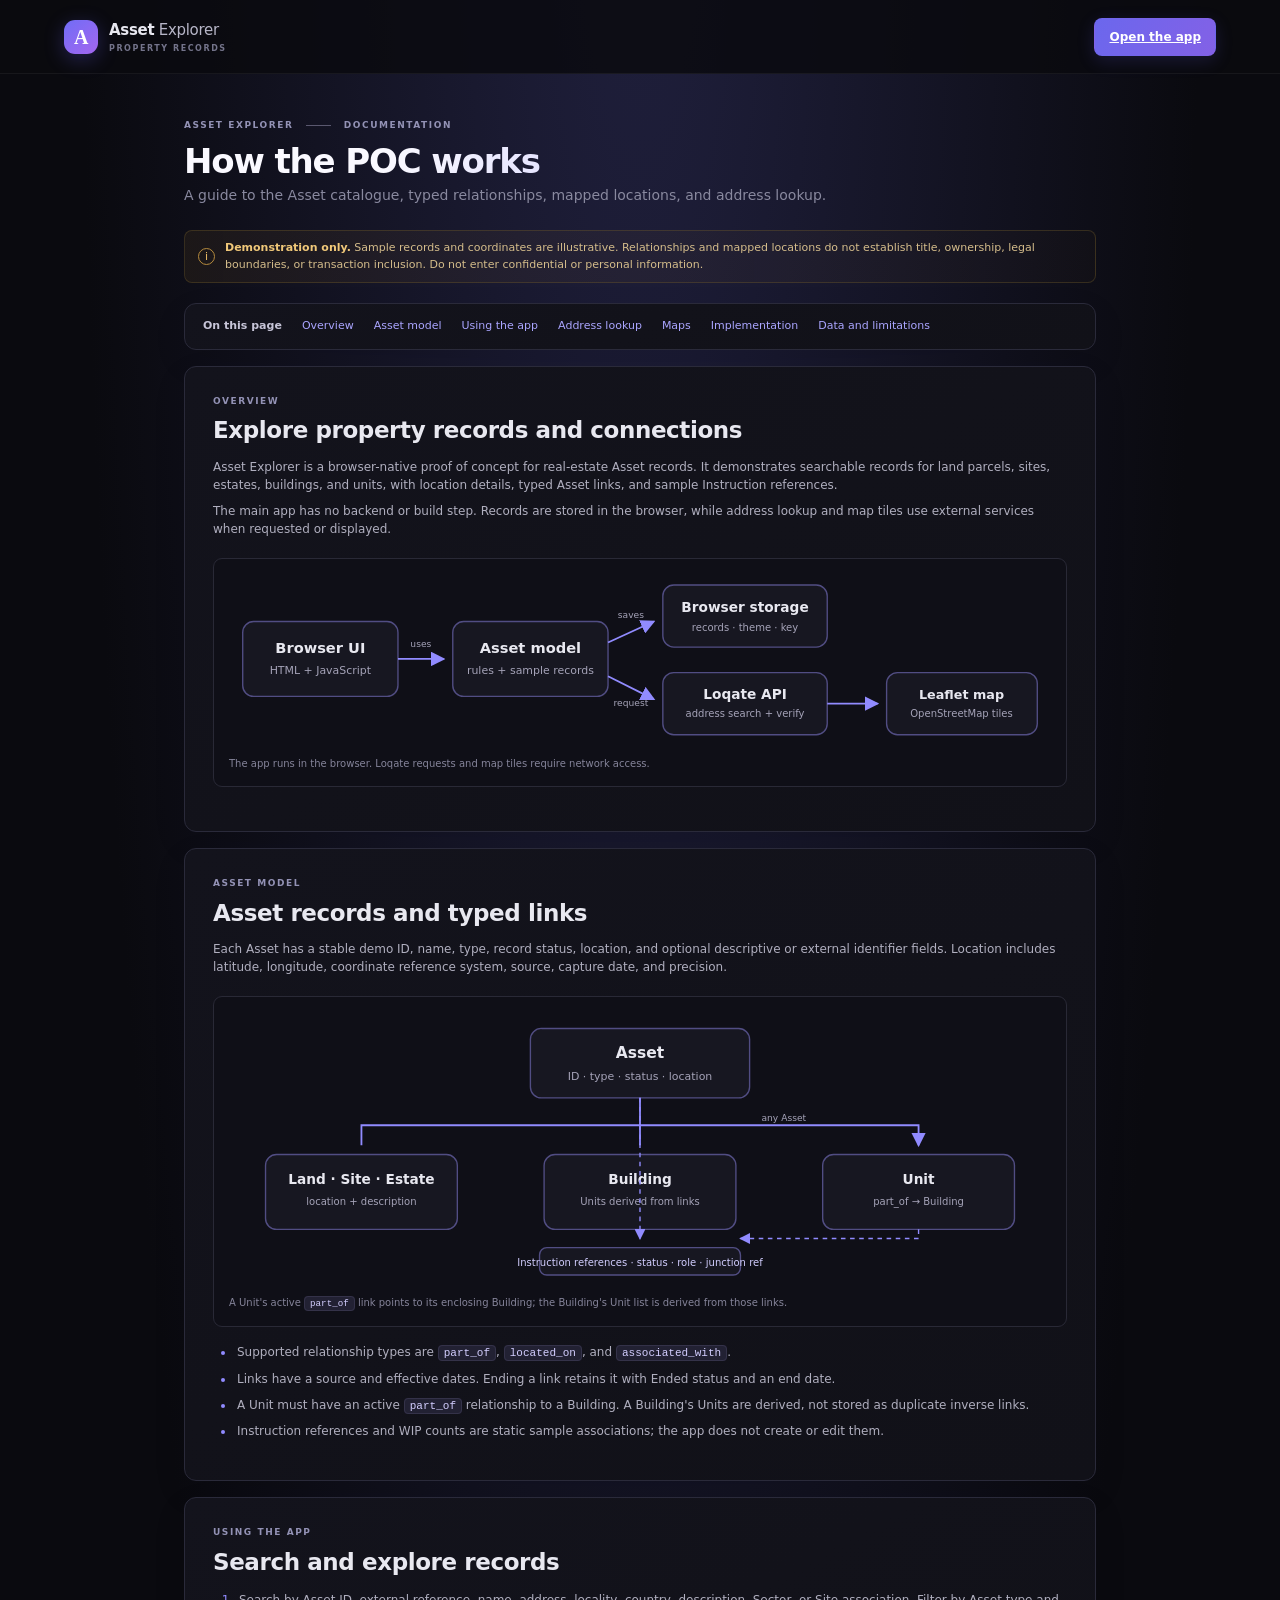
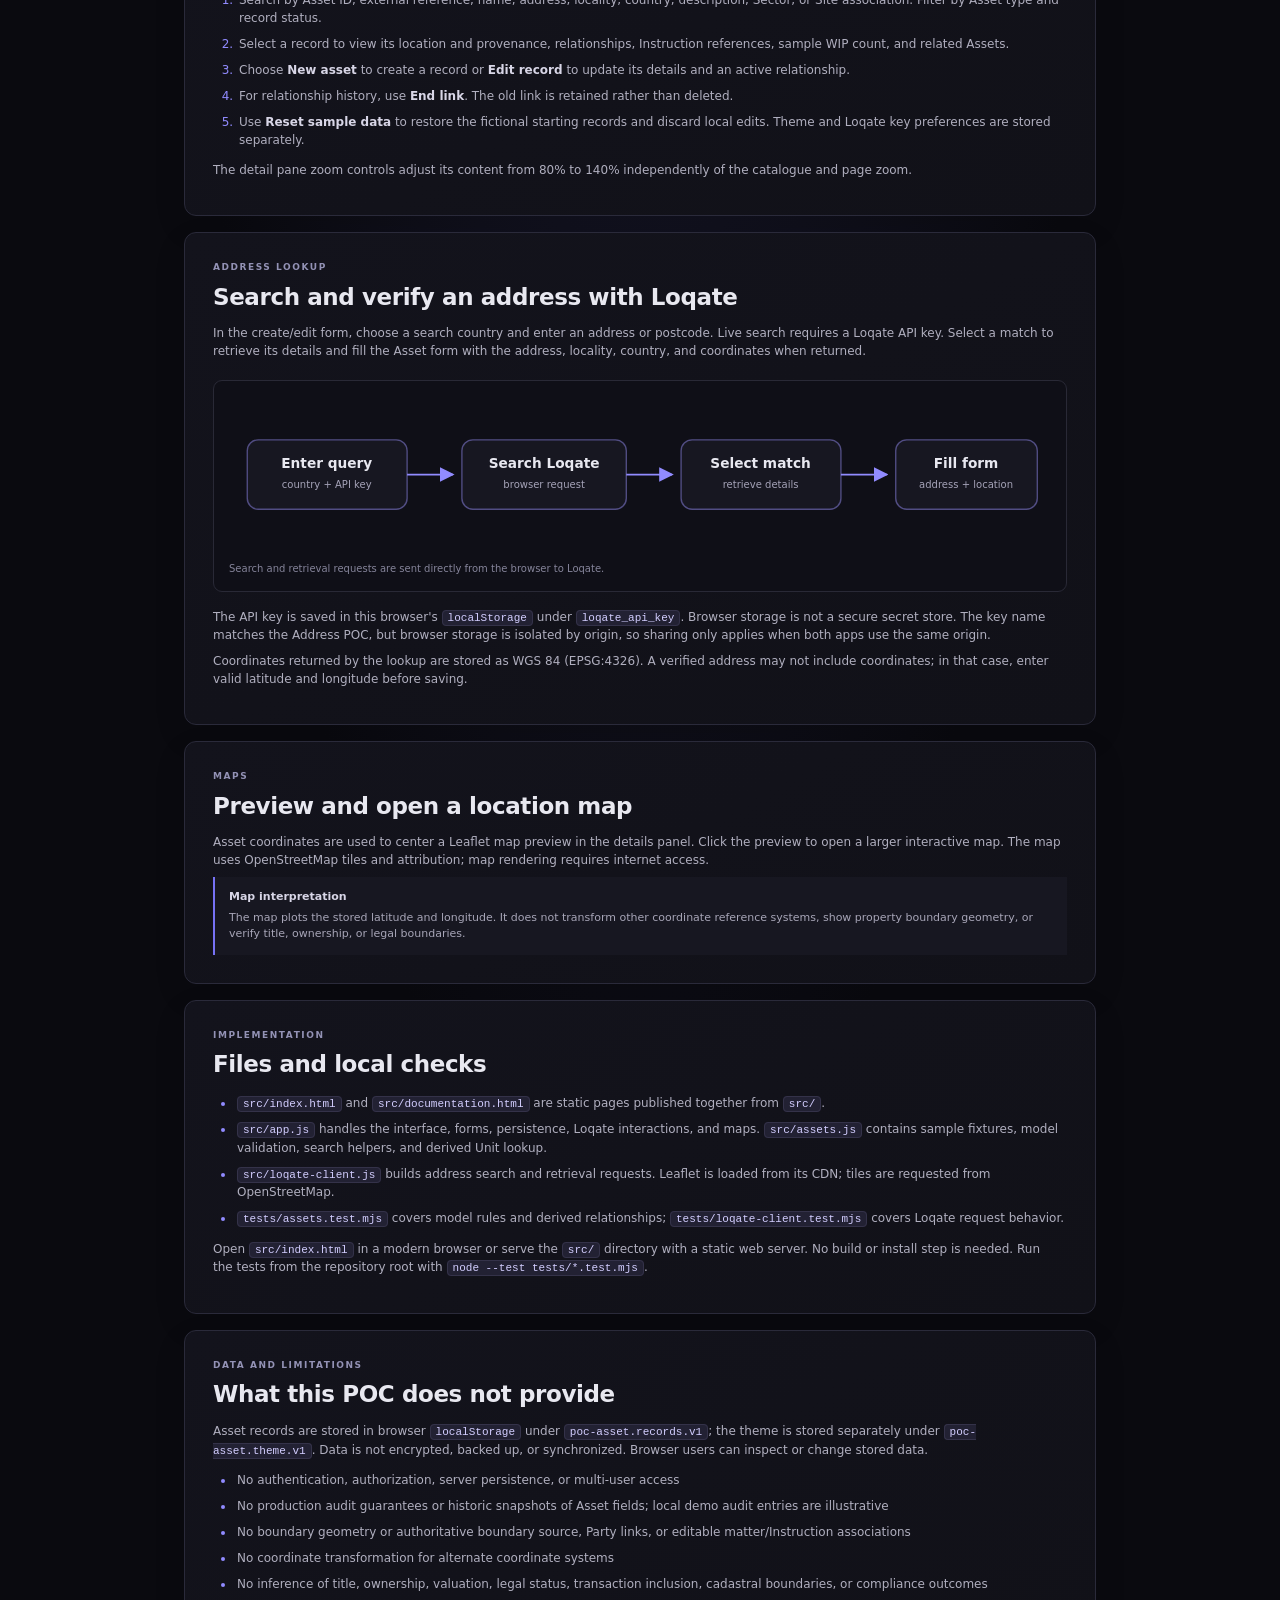
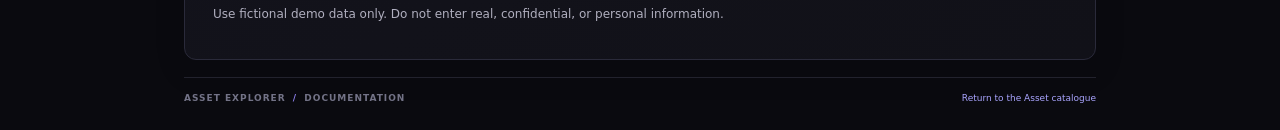
==== src/documentation.html @ bcbb05c8 "feat: add documentation page and styles for Asset Explorer" ====
<!doctype html>
<html lang="en" data-theme="dark">
<head>
  <meta charset="utf-8">
  <meta name="viewport" content="width=device-width, initial-scale=1">
  <meta name="theme-color" content="#0a0a0f">
  <title>Documentation — Asset Explorer</title>
  <link rel="stylesheet" href="./styles.css">
  <link rel="stylesheet" href="./documentation.css">
</head>
<body>
  <div class="app-shell">
    <header class="topbar">
      <a class="brand" href="./index.html" aria-label="Asset Explorer home">
        <span class="brand-mark" aria-hidden="true">A</span>
        <span>Asset<span class="brand-light"> Explorer</span><small>PROPERTY RECORDS</small></span>
      </a>
      <div class="header-actions">
        <a class="button button-primary" href="./index.html">Open the app</a>
      </div>
    </header>

    <main class="docs-main">
      <div class="docs-intro">
        <div class="eyebrow">ASSET EXPLORER <span class="eyebrow-line"></span> DOCUMENTATION</div>
        <h1>How the POC works</h1>
        <p>A guide to the Asset catalogue, typed relationships, mapped locations, and address lookup.</p>
      </div>

      <aside class="notice" role="note">
        <span class="notice-icon" aria-hidden="true">i</span>
        <span><strong>Demonstration only.</strong> Sample records and coordinates are illustrative. Relationships and mapped locations do not establish title, ownership, legal boundaries, or transaction inclusion. Do not enter confidential or personal information.</span>
      </aside>

      <nav class="docs-toc panel" aria-label="Documentation contents">
        <strong>On this page</strong>
        <a href="#overview">Overview</a>
        <a href="#asset-model">Asset model</a>
        <a href="#using-the-app">Using the app</a>
        <a href="#address-lookup">Address lookup</a>
        <a href="#maps">Maps</a>
        <a href="#implementation">Implementation</a>
        <a href="#data-and-limitations">Data and limitations</a>
      </nav>

      <section class="docs-section panel" id="overview">
        <div class="section-kicker">OVERVIEW</div>
        <h2>Explore property records and connections</h2>
        <p>Asset Explorer is a browser-native proof of concept for real-estate Asset records. It demonstrates searchable records for land parcels, sites, estates, buildings, and units, with location details, typed Asset links, and sample Instruction references.</p>
        <p>The main app has no backend or build step. Records are stored in the browser, while address lookup and map tiles use external services when requested or displayed.</p>
        <figure class="docs-diagram">
          <svg viewBox="0 0 900 190" role="img" aria-labelledby="architecture-title architecture-desc">
            <title id="architecture-title">Asset Explorer application architecture</title>
            <desc id="architecture-desc">The browser interface uses Asset model logic and local browser storage. Address lookup goes directly to Loqate. Leaflet displays OpenStreetMap tiles.</desc>
            <defs><marker id="arch-arrow" markerWidth="8" markerHeight="8" refX="7" refY="4" orient="auto"><path d="M0,0 L8,4 L0,8 Z" fill="#918bff"/></marker></defs>
            <g fill="#171721" stroke="#514d83" stroke-width="1.5">
              <rect x="15" y="52" width="170" height="82" rx="12"/>
              <rect x="245" y="52" width="170" height="82" rx="12"/>
              <rect x="475" y="12" width="180" height="68" rx="12"/>
              <rect x="475" y="108" width="180" height="68" rx="12"/>
              <rect x="720" y="108" width="165" height="68" rx="12"/>
            </g>
            <g fill="#e8e8f0" font-family="system-ui, sans-serif" text-anchor="middle">
              <text x="100" y="86" font-size="16" font-weight="700">Browser UI</text><text x="100" y="109" fill="#a5a3b8" font-size="12">HTML + JavaScript</text>
              <text x="330" y="86" font-size="16" font-weight="700">Asset model</text><text x="330" y="109" fill="#a5a3b8" font-size="12">rules + sample records</text>
              <text x="565" y="42" font-size="15" font-weight="700">Browser storage</text><text x="565" y="62" fill="#a5a3b8" font-size="11">records · theme · key</text>
              <text x="565" y="137" font-size="15" font-weight="700">Loqate API</text><text x="565" y="157" fill="#a5a3b8" font-size="11">address search + verify</text>
              <text x="802" y="137" font-size="14" font-weight="700">Leaflet map</text><text x="802" y="157" fill="#a5a3b8" font-size="11">OpenStreetMap tiles</text>
            </g>
            <g fill="none" stroke="#918bff" stroke-width="2" marker-end="url(#arch-arrow)">
              <path d="M185 93 H235"/><path d="M415 75 L465 52"/><path d="M415 112 L465 137"/><path d="M655 142 H710"/>
            </g>
            <text x="210" y="80" fill="#a5a3b8" font-family="system-ui, sans-serif" font-size="10" text-anchor="middle">uses</text>
            <text x="440" y="48" fill="#a5a3b8" font-family="system-ui, sans-serif" font-size="10" text-anchor="middle">saves</text>
            <text x="440" y="145" fill="#a5a3b8" font-family="system-ui, sans-serif" font-size="10" text-anchor="middle">request</text>
          </svg>
          <figcaption>The app runs in the browser. Loqate requests and map tiles require network access.</figcaption>
        </figure>
      </section>

      <section class="docs-section panel" id="asset-model">
        <div class="section-kicker">ASSET MODEL</div>
        <h2>Asset records and typed links</h2>
        <p>Each Asset has a stable demo ID, name, type, record status, location, and optional descriptive or external identifier fields. Location includes latitude, longitude, coordinate reference system, source, capture date, and precision.</p>
        <figure class="docs-diagram">
          <svg viewBox="0 0 900 300" role="img" aria-labelledby="model-title model-desc">
            <title id="model-title">Asset record and typed relationships</title>
            <desc id="model-desc">Assets have types such as Land parcel, Site, Estate, Building, or Unit. A Unit has an active part_of relationship to a Building. Assets can also have other typed relationships and Instruction references. Building Units are derived from active part_of links.</desc>
            <defs><marker id="model-arrow" markerWidth="8" markerHeight="8" refX="7" refY="4" orient="auto"><path d="M0,0 L8,4 L0,8 Z" fill="#918bff"/></marker></defs>
            <g fill="#171721" stroke="#514d83" stroke-width="1.5">
              <rect x="330" y="18" width="240" height="76" rx="12"/>
              <rect x="40" y="156" width="210" height="82" rx="12"/>
              <rect x="345" y="156" width="210" height="82" rx="12"/>
              <rect x="650" y="156" width="210" height="82" rx="12"/>
              <rect x="340" y="258" width="220" height="30" rx="8"/>
            </g>
            <g fill="#e8e8f0" font-family="system-ui, sans-serif" text-anchor="middle">
              <text x="450" y="50" font-size="17" font-weight="700">Asset</text><text x="450" y="74" fill="#a5a3b8" font-size="12">ID · type · status · location</text>
              <text x="145" y="188" font-size="15" font-weight="700">Land · Site · Estate</text><text x="145" y="211" fill="#a5a3b8" font-size="11">location + description</text>
              <text x="450" y="188" font-size="15" font-weight="700">Building</text><text x="450" y="211" fill="#a5a3b8" font-size="11">Units derived from links</text>
              <text x="755" y="188" font-size="15" font-weight="700">Unit</text><text x="755" y="211" fill="#a5a3b8" font-size="11">part_of → Building</text>
              <text x="450" y="278" fill="#d2ceff" font-size="11">Instruction references · status · role · junction ref</text>
            </g>
            <path d="M450 94 V124 H145 V146 M450 124 V146 M450 124 H755 V146" fill="none" stroke="#918bff" stroke-width="2" marker-end="url(#model-arrow)"/>
            <path d="M755 238 V248 H560" fill="none" stroke="#918bff" stroke-width="1.5" stroke-dasharray="5 5" marker-end="url(#model-arrow)"/>
            <path d="M450 94 V248" fill="none" stroke="#918bff" stroke-width="1.5" stroke-dasharray="5 5" marker-end="url(#model-arrow)"/>
            <text x="583" y="119" fill="#a5a3b8" font-family="system-ui, sans-serif" font-size="10">any Asset</text>
          </svg>
          <figcaption>A Unit's active <code>part_of</code> link points to its enclosing Building; the Building's Unit list is derived from those links.</figcaption>
        </figure>
        <ul class="docs-list">
          <li>Supported relationship types are <code>part_of</code>, <code>located_on</code>, and <code>associated_with</code>.</li>
          <li>Links have a source and effective dates. Ending a link retains it with Ended status and an end date.</li>
          <li>A Unit must have an active <code>part_of</code> relationship to a Building. A Building's Units are derived, not stored as duplicate inverse links.</li>
          <li>Instruction references and WIP counts are static sample associations; the app does not create or edit them.</li>
        </ul>
      </section>

      <section class="docs-section panel" id="using-the-app">
        <div class="section-kicker">USING THE APP</div>
        <h2>Search and explore records</h2>
        <ol class="docs-list">
          <li>Search by Asset ID, external reference, name, address, locality, country, description, Sector, or Site association. Filter by Asset type and record status.</li>
          <li>Select a record to view its location and provenance, relationships, Instruction references, sample WIP count, and related Assets.</li>
          <li>Choose <strong>New asset</strong> to create a record or <strong>Edit record</strong> to update its details and an active relationship.</li>
          <li>For relationship history, use <strong>End link</strong>. The old link is retained rather than deleted.</li>
          <li>Use <strong>Reset sample data</strong> to restore the fictional starting records and discard local edits. Theme and Loqate key preferences are stored separately.</li>
        </ol>
        <p>The detail pane zoom controls adjust its content from 80% to 140% independently of the catalogue and page zoom.</p>
      </section>

      <section class="docs-section panel" id="address-lookup">
        <div class="section-kicker">ADDRESS LOOKUP</div>
        <h2>Search and verify an address with Loqate</h2>
        <p>In the create/edit form, choose a search country and enter an address or postcode. Live search requires a Loqate API key. Select a match to retrieve its details and fill the Asset form with the address, locality, country, and coordinates when returned.</p>
        <figure class="docs-diagram">
          <svg viewBox="0 0 900 170" role="img" aria-labelledby="loqate-title loqate-desc">
            <title id="loqate-title">Loqate address search and verification flow</title>
            <desc id="loqate-desc">The user enters a country, address query, and API key. The browser searches Loqate, the user selects a result, and the browser retrieves verified address details to populate the form.</desc>
            <defs><marker id="loqate-arrow" markerWidth="8" markerHeight="8" refX="7" refY="4" orient="auto"><path d="M0,0 L8,4 L0,8 Z" fill="#918bff"/></marker></defs>
            <g fill="#171721" stroke="#514d83" stroke-width="1.5">
              <rect x="20" y="48" width="175" height="76" rx="12"/>
              <rect x="255" y="48" width="180" height="76" rx="12"/>
              <rect x="495" y="48" width="175" height="76" rx="12"/>
              <rect x="730" y="48" width="155" height="76" rx="12"/>
            </g>
            <g fill="#e8e8f0" font-family="system-ui, sans-serif" text-anchor="middle">
              <text x="107" y="79" font-size="15" font-weight="700">Enter query</text><text x="107" y="101" fill="#a5a3b8" font-size="11">country + API key</text>
              <text x="345" y="79" font-size="15" font-weight="700">Search Loqate</text><text x="345" y="101" fill="#a5a3b8" font-size="11">browser request</text>
              <text x="582" y="79" font-size="15" font-weight="700">Select match</text><text x="582" y="101" fill="#a5a3b8" font-size="11">retrieve details</text>
              <text x="807" y="79" font-size="15" font-weight="700">Fill form</text><text x="807" y="101" fill="#a5a3b8" font-size="11">address + location</text>
            </g>
            <g fill="none" stroke="#918bff" stroke-width="2" marker-end="url(#loqate-arrow)"><path d="M195 86 H245"/><path d="M435 86 H485"/><path d="M670 86 H720"/></g>
          </svg>
          <figcaption>Search and retrieval requests are sent directly from the browser to Loqate.</figcaption>
        </figure>
        <p>The API key is saved in this browser's <code>localStorage</code> under <code>loqate_api_key</code>. Browser storage is not a secure secret store. The key name matches the Address POC, but browser storage is isolated by origin, so sharing only applies when both apps use the same origin.</p>
        <p>Coordinates returned by the lookup are stored as WGS 84 (EPSG:4326). A verified address may not include coordinates; in that case, enter valid latitude and longitude before saving.</p>
      </section>

      <section class="docs-section panel" id="maps">
        <div class="section-kicker">MAPS</div>
        <h2>Preview and open a location map</h2>
        <p>Asset coordinates are used to center a Leaflet map preview in the details panel. Click the preview to open a larger interactive map. The map uses OpenStreetMap tiles and attribution; map rendering requires internet access.</p>
        <div class="docs-callout">
          <strong>Map interpretation</strong>
          <span>The map plots the stored latitude and longitude. It does not transform other coordinate reference systems, show property boundary geometry, or verify title, ownership, or legal boundaries.</span>
        </div>
      </section>

      <section class="docs-section panel" id="implementation">
        <div class="section-kicker">IMPLEMENTATION</div>
        <h2>Files and local checks</h2>
        <ul class="docs-list">
          <li><code>src/index.html</code> and <code>src/documentation.html</code> are static pages published together from <code>src/</code>.</li>
          <li><code>src/app.js</code> handles the interface, forms, persistence, Loqate interactions, and maps. <code>src/assets.js</code> contains sample fixtures, model validation, search helpers, and derived Unit lookup.</li>
          <li><code>src/loqate-client.js</code> builds address search and retrieval requests. Leaflet is loaded from its CDN; tiles are requested from OpenStreetMap.</li>
          <li><code>tests/assets.test.mjs</code> covers model rules and derived relationships; <code>tests/loqate-client.test.mjs</code> covers Loqate request behavior.</li>
        </ul>
        <p>Open <code>src/index.html</code> in a modern browser or serve the <code>src/</code> directory with a static web server. No build or install step is needed. Run the tests from the repository root with <code>node --test tests/*.test.mjs</code>.</p>
      </section>

      <section class="docs-section panel" id="data-and-limitations">
        <div class="section-kicker">DATA AND LIMITATIONS</div>
        <h2>What this POC does not provide</h2>
        <p>Asset records are stored in browser <code>localStorage</code> under <code>poc-asset.records.v1</code>; the theme is stored separately under <code>poc-asset.theme.v1</code>. Data is not encrypted, backed up, or synchronized. Browser users can inspect or change stored data.</p>
        <ul class="docs-list">
          <li>No authentication, authorization, server persistence, or multi-user access</li>
          <li>No production audit guarantees or historic snapshots of Asset fields; local demo audit entries are illustrative</li>
          <li>No boundary geometry or authoritative boundary source, Party links, or editable matter/Instruction associations</li>
          <li>No coordinate transformation for alternate coordinate systems</li>
          <li>No inference of title, ownership, valuation, legal status, transaction inclusion, cadastral boundaries, or compliance outcomes</li>
        </ul>
        <p>Use fictional demo data only. Do not enter real, confidential, or personal information.</p>
      </section>

      <footer class="page-footer">
        <span>ASSET EXPLORER <span class="footer-dot">/</span> DOCUMENTATION</span>
        <span><a href="./index.html">Return to the Asset catalogue</a></span>
      </footer>
    </main>
  </div>
</body>
</html>
---- src/styles.css ----
:root {
  color-scheme: dark;
  --bg: #0a0a0f;
  --surface: #111119;
  --surface-raised: #171721;
  --surface-soft: #1c1c28;
  --border: #2a2a3a;
  --border-soft: #222230;
  --text: #e8e8f0;
  --muted: #89899f;
  --accent: #7772f5;
  --accent-2: #a16af4;
  --green: #39cb9a;
  --amber: #e9ae51;
  --red: #ef7379;
  font-family: Inter, ui-sans-serif, system-ui, -apple-system, BlinkMacSystemFont, "Segoe UI", sans-serif;
  font-synthesis: none;
}
* { box-sizing: border-box; }
body { margin: 0; min-width: 320px; background: radial-gradient(ellipse at 50% -300px, #20203e 0, var(--bg) 62%); color: var(--text); font-size: 14px; line-height: 1.5; }
button, input, select, textarea { font: inherit; }
button { color: inherit; }
.app-shell { min-height: 100vh; }
.topbar { height: 74px; padding: 0 clamp(20px, 5vw, 76px); display: flex; align-items: center; justify-content: space-between; border-bottom: 1px solid rgba(255,255,255,.055); background: rgba(10,10,15,.84); }
.brand { display: flex; align-items: center; gap: 11px; color: var(--text); text-decoration: none; font-size: 15px; font-weight: 720; letter-spacing: -.3px; }
.brand-mark { width: 34px; height: 34px; display: grid; place-items: center; border-radius: 11px; background: linear-gradient(140deg, #716df6, #a366ef); box-shadow: 0 5px 20px #655cf34a; color: white; font-family: Georgia, serif; font-size: 20px; font-weight: bold; }
.brand-light { color: #b7b6c8; font-weight: 520; }
.brand small { display: block; color: #74748b; font-size: 8px; line-height: 1.2; letter-spacing: 1.55px; margin-top: 2px; }
.header-actions { display: flex; align-items: center; gap: 20px; }
.storage-indicator { color: #a7a7b9; font-size: 12px; display: flex; align-items: center; gap: 8px; }
.storage-indicator i, .live-dot { width: 7px; height: 7px; border-radius: 50%; display: inline-block; background: var(--green); box-shadow: 0 0 10px #39cb9a70; }
main { max-width: 1400px; margin: 0 auto; padding: 45px clamp(20px, 5vw, 76px) 25px; }
.intro { display: flex; justify-content: space-between; align-items: end; gap: 25px; margin-bottom: 24px; }
.eyebrow, .section-kicker { color: #9392b5; font-size: 9px; font-weight: 720; letter-spacing: 1.55px; }
.eyebrow-line { display: inline-block; width: 25px; height: 1px; background: #5a586f; vertical-align: middle; margin: 0 8px; }
h1 { margin: 8px 0 4px; font-size: clamp(26px, 3vw, 34px); line-height: 1.2; letter-spacing: -1.15px; font-weight: 690; background: linear-gradient(105deg, #faf9ff 22%, #bdbbff 75%, #c9a6ff); color: transparent; background-clip: text; }
.intro p { color: var(--muted); margin: 0; font-size: 13px; }
.button { border: 1px solid transparent; border-radius: 8px; min-height: 38px; padding: 0 14px; display: inline-flex; align-items: center; justify-content: center; gap: 7px; cursor: pointer; font-size: 12px; font-weight: 620; transition: .18s ease; white-space: nowrap; }
.button:focus-visible, button:focus-visible, input:focus-visible, select:focus-visible, textarea:focus-visible { outline: 2px solid #8e87ff; outline-offset: 2px; }
.button-primary { background: linear-gradient(120deg, #6b67ed, #8361e6); color: white; box-shadow: 0 5px 17px #6159e52e; }
.button-primary:hover { filter: brightness(1.13); transform: translateY(-1px); }
.button-quiet { color: #b0afc1; background: transparent; border-color: #343443; }
.button-quiet:hover, .button-outline:hover { background: #1d1d2a; color: white; border-color: #555274; }
.button-outline { border-color: #373646; color: #d0cfdd; background: #15151f; }
.button-quiet.unsaved { border-color: #926b35; color: #efc276; }
.notice { min-height: 42px; margin-bottom: 20px; display: flex; gap: 10px; align-items: center; padding: 9px 13px; border-radius: 8px; border: 1px solid #725c2b5e; background: linear-gradient(90deg, #d3942312, #d3942306); color: #d5bd8b; font-size: 11px; }
.notice strong { color: #f0c879; font-weight: 680; }
.notice-icon { width: 17px; height: 17px; border: 1px solid #b68b3d; border-radius: 50%; display: grid; place-items: center; color: #e8bb64; font-size: 11px; flex: 0 0 auto; }
.workspace { display: grid; grid-template-columns: minmax(270px, 335px) minmax(0, 1fr); align-items: stretch; gap: 15px; }
.panel { background: linear-gradient(150deg, #13131c, #111118); border: 1px solid var(--border); border-radius: 12px; box-shadow: 0 12px 35px #00000014; }
.catalogue { display: flex; flex-direction: column; min-height: 665px; overflow: hidden; }
.panel-heading { padding: 20px 19px 14px; display: flex; justify-content: space-between; align-items: center; }
.panel-heading h2 { margin: 3px 0 0; font-size: 16px; letter-spacing: -.2px; }
.count-pill { border: 1px solid #37364a; border-radius: 999px; background: #20202c; color: #bbb9d4; font-size: 10px; padding: 4px 9px; white-space: nowrap; }
.search-wrap { height: 38px; margin: 0 15px 10px; border: 1px solid #323240; border-radius: 7px; background: #0f0f17; display: flex; align-items: center; padding: 0 9px; gap: 7px; color: #8d8ca2; }
.search-wrap > span { font-size: 22px; transform: rotate(-15deg); line-height: 1; }
.search-wrap input { color: var(--text); background: transparent; border: 0; outline: 0; width: 100%; min-width: 0; font-size: 11px; }
.search-wrap input::placeholder { color: #737387; }
kbd { border: 1px solid #343443; border-radius: 4px; padding: 1px 5px; font-size: 9px; white-space: nowrap; color: #7d7c92; }
.filter-row { display: flex; gap: 7px; padding: 0 15px 15px; }
.filter-row select { width: 50%; min-width: 0; height: 32px; border-radius: 6px; border: 1px solid #30303e; color: #b4b4c3; background: #171720; font-size: 10px; padding: 0 7px; }
.list-caption { height: 31px; border-top: 1px solid var(--border-soft); border-bottom: 1px solid var(--border-soft); color: #69697d; letter-spacing: 1px; font-size: 8px; font-weight: 700; display: flex; align-items: center; justify-content: space-between; padding: 0 19px; }
.asset-list { list-style: none; margin: 0; padding: 6px 8px; flex: 1; }
.asset-row { display: flex; align-items: center; gap: 10px; min-height: 62px; padding: 9px 9px; border: 1px solid transparent; border-radius: 8px; cursor: pointer; transition: .15s ease; }
.asset-row:hover { background: #1b1b27; }
.asset-row.selected { background: linear-gradient(100deg, #6e68f322, #8e62e90a); border-color: #6e68f35e; box-shadow: inset 2px 0 #7f74fa; }
.asset-avatar, .detail-avatar { display: grid; place-items: center; flex: 0 0 auto; font-size: 10px; font-weight: 750; color: #d4d1ff; border: 1px solid #7069d54a; background: linear-gradient(145deg, #34315b, #25233c); }
.asset-avatar { width: 35px; height: 35px; border-radius: 10px; }
.asset-avatar.land-parcel, .detail-avatar.land-parcel { color: #9de0c2; background: linear-gradient(145deg,#20453a,#1a302b); border-color: #39896952; }
.asset-avatar.site, .detail-avatar.site { color: #f0cd8b; background: linear-gradient(145deg,#4c3d25,#30291e); border-color: #a47d3e50; }
.asset-avatar.building, .detail-avatar.building { color: #b6c8ff; background: linear-gradient(145deg,#293b58,#202b3d); border-color: #4a70aa54; }
.asset-avatar.unit, .detail-avatar.unit { color: #e3b7ff; background: linear-gradient(145deg,#463054,#30203c); border-color: #865aa451; }
.asset-row-main { display: flex; flex-direction: column; min-width: 0; flex: 1; }
.asset-row-main strong { overflow: hidden; text-overflow: ellipsis; white-space: nowrap; font-size: 11px; font-weight: 610; color: #e1e0e9; }
.asset-row-main small { color: #77778c; font-size: 9px; margin-top: 3px; white-space: nowrap; }
.row-divider { color: #56566b; padding: 0 3px; }
.status-dot { border: 1px solid #3c725f; background: #183229; color: #61d5a5; border-radius: 999px; padding: 2px 7px; font-size: 8px; }
.status-dot.inactive { border-color: #76603a; color: #e7bc70; background: #332919; }
.status-dot.archived { border-color: #565665; color: #a0a0b0; background: #24242d; }
.list-foot { border-top: 1px solid var(--border-soft); color: #757589; padding: 12px 17px; font-size: 9px; }
.live-dot { width: 6px; height: 6px; margin-right: 5px; }
.foot-divider { margin: 0 5px; color: #484858; }
.list-empty { text-align: center; padding: 48px 10px; color: #858599; }
.list-empty > span { display: block; font-size: 26px; }
.list-empty strong, .list-empty small { display: block; }
.list-empty strong { color: #c5c4d2; font-size: 11px; margin-top: 6px; }
.list-empty small { margin-top: 3px; font-size: 10px; }
.detail { min-height: 665px; padding: 20px 22px 15px; overflow: hidden; }
.detail-empty { min-height: 610px; display: flex; align-items: center; justify-content: center; flex-direction: column; text-align: center; color: var(--muted); padding: 30px; }
.empty-glyph { width: 56px; height: 56px; display: grid; place-items: center; border: 1px solid #3b394f; border-radius: 17px; color: #a49cff; background: #252239; font-size: 26px; }
.detail-empty h2 { color: #dedde8; margin: 14px 0 3px; font-size: 17px; }
.detail-empty p { font-size: 12px; margin: 0; max-width: 300px; }
.detail-topline { display: flex; align-items: center; justify-content: space-between; gap: 12px; }
.detail-actions { display: flex; align-items: center; gap: 8px; }
.detail-zoom { display: flex; align-items: center; gap: 3px; border: 1px solid #373646; border-radius: 8px; padding: 3px; }
.zoom-button { min-width: 30px; min-height: 30px; padding: 0 7px; }
.zoom-value { min-width: 46px; min-height: 30px; padding: 0 5px; font-variant-numeric: tabular-nums; }
.zoom-button:disabled { opacity: .45; cursor: not-allowed; }
.detail-zoom-content { transform-origin: top left; }
.record-label { color: #89899f; font-size: 9px; font-weight: 700; letter-spacing: 1.3px; }
.record-label span { color: #555569; padding: 0 5px; }
.detail-title { display: flex; align-items: center; gap: 13px; margin: 21px 0 18px; }
.detail-avatar { width: 49px; height: 49px; border-radius: 13px; font-size: 14px; }
.title-copy { min-width: 0; flex: 1; }
.title-copy .eyebrow { font-size: 8px; }
.title-copy h2 { margin: 3px 0 1px; font-size: 22px; line-height: 1.3; letter-spacing: -.55px; overflow-wrap: anywhere; }
.title-copy p { margin: 0; font-size: 10px; color: #85859a; }
.status-badge { border: 1px solid #327657; background: #162e26; color: #72d9ac; padding: 5px 9px; border-radius: 999px; display: inline-flex; align-items: center; gap: 6px; font-size: 9px; }
.status-badge i { width: 5px; height: 5px; border-radius: 50%; background: currentColor; }
.status-badge.inactive { border-color: #725d35; color: #e8c17b; background: #302719; }
.status-badge.archived { border-color: #4b4b59; color: #aaaab8; background: #262630; }
.tabs { display: flex; align-items: center; gap: 6px; border-bottom: 1px solid #292937; margin-bottom: 17px; overflow-x: auto; }
.tab { position: relative; border: 0; background: transparent; cursor: pointer; padding: 9px 12px 11px; color: #89899d; font-size: 10px; white-space: nowrap; }
.tab:hover { color: #dbd9e8; }
.tab.active { color: #c3bfff; }
.tab.active::after { content: ""; height: 2px; position: absolute; bottom: -1px; left: 10px; right: 10px; border-radius: 2px; background: linear-gradient(90deg,#7772f5,#b26dea); }
.tab > span { margin-left: 4px; display: inline-grid; place-items: center; min-width: 16px; height: 16px; padding: 0 4px; border-radius: 99px; font-size: 8px; color: #aaa8cb; background: #28273a; }
.tab-content { display: none; animation: appear .18s ease; }
.tab-content.active { display: block; }
@keyframes appear { from { opacity: .6; transform: translateY(3px); } to { opacity: 1; transform: none; } }
.content-grid { display: grid; grid-template-columns: 1.05fr .95fr; gap: 11px; }
.info-card { padding: 14px; background: linear-gradient(145deg,#171720,#14141c); border: 1px solid #292936; border-radius: 9px; min-width: 0; }
.card-title { display: flex; align-items: center; gap: 9px; margin-bottom: 13px; }
.card-icon { width: 28px; height: 28px; border: 1px solid #4d4977; border-radius: 8px; background: #29263f; display: grid; place-items: center; color: #b4adff; font-size: 14px; }
.card-icon.violet { color: #d7aeff; border-color: #66467c; background: #30223d; }
.card-title h3, .section-heading h3 { margin: 0; font-size: 12px; font-weight: 650; }
.card-title p { margin: 1px 0 0; color: #77778c; font-size: 9px; }
.address-block { background: #11111a; border-left: 2px solid #8a73ef; border-radius: 0 6px 6px 0; padding: 9px 11px; margin-bottom: 12px; }
.location-map-wrap { position: relative; margin-bottom: 12px; }
.location-map-preview { height: 165px; overflow: hidden; border: 1px solid var(--border); border-radius: 8px; background: var(--surface-soft); cursor: zoom-in; }
.location-map-preview:focus-visible { outline: 2px solid #8e87ff; outline-offset: 2px; }
.map-open-button { position: absolute; z-index: 1000; top: 8px; right: 8px; width: 30px; height: 30px; border: 1px solid #d5d6e0; border-radius: 6px; background: rgba(255,255,255,.94); color: #34344f; font-size: 19px; line-height: 1; cursor: pointer; box-shadow: 0 1px 5px #0003; }
.map-open-button:hover { background: #fff; }
.location-map-unavailable { margin-bottom: 12px; padding: 14px; border: 1px dashed var(--border); border-radius: 8px; color: var(--muted); font-size: 10px; }
.location-map-unavailable a { color: #aaa4ff; }
.map-dialog:not([open]) { display: none; }
.map-dialog[open] { display: flex; flex-direction: column; gap: 12px; width: min(1100px, calc(100vw - 32px)); height: min(820px, calc(100vh - 32px)); max-width: none; max-height: none; padding: 18px; overflow: hidden; }
.map-dialog-heading { display: flex; align-items: center; justify-content: space-between; gap: 12px; }
.map-dialog-heading h2 { margin: 3px 0 0; font-size: 17px; }
.full-location-map { flex: 1; min-height: 0; border: 1px solid var(--border); border-radius: 9px; background: var(--surface-soft); }
.leaflet-control-attribution { font-size: 9px !important; }
.leaflet-container a { color: #5953bb; }
.micro-label { display: block; color: #77778d; font-size: 8px; letter-spacing: .9px; font-weight: 680; margin-bottom: 4px; }
.address-block strong { display: block; color: #d8d7e3; font-size: 10px; line-height: 1.55; font-weight: 540; }
.data-grid { display: grid; grid-template-columns: 1fr 1fr; gap: 10px 12px; }
.data-grid strong { font-size: 9px; color: #c5c4d0; font-weight: 520; overflow-wrap: anywhere; }
.description-copy { min-height: 48px; margin: 0 0 12px; color: #adadbd; font-size: 10px; line-height: 1.65; }
.data-grid.compact { border-top: 1px solid #2a2a36; padding-top: 10px; }
.muted { color: #77778b; font-size: 8px; font-weight: 450; }
.metrics-row { display: grid; grid-template-columns: repeat(3, 1fr); gap: 10px; margin-top: 11px; }
.metric-card { display: flex; align-items: center; gap: 10px; padding: 10px 12px; min-height: 57px; background: #15151e; border: 1px solid #292936; border-radius: 8px; }
.metric-icon { width: 28px; height: 28px; display: grid; place-items: center; border-radius: 8px; background: #29263e; color: #b3aaff; font-size: 14px; }
.metric-card strong, .metric-card small { display: block; }
.metric-card strong { font-size: 14px; line-height: 1.2; }
.metric-card small { color: #8a899e; font-size: 8px; margin-top: 2px; }
.boundary-note { display: flex; gap: 10px; border: 1px solid #64522d7a; background: #9a6d170d; padding: 10px 12px; border-radius: 8px; margin-top: 11px; color: #e7c37a; }
.boundary-note > span { font-size: 17px; }
.boundary-note strong { font-size: 10px; }
.boundary-note p { color: #bbaa83; font-size: 9px; margin: 2px 0 0; }
.inline-units { margin-top: 18px; }
.section-heading { display: flex; justify-content: space-between; align-items: center; gap: 10px; margin: 2px 0 9px; }
.section-heading h3 { font-size: 13px; margin-top: 3px; }
.unit-link { border: 1px solid #302d42; background: #171620; width: 100%; color: var(--text); padding: 9px 11px; display: flex; align-items: center; gap: 10px; cursor: pointer; text-align: left; border-radius: 7px; }
.unit-link:hover { border-color: #7368bd; }
.mini-building { display: grid; place-items: center; width: 28px; height: 28px; background: #30233d; color: #d1a5f4; border-radius: 7px; }
.unit-link > span:nth-child(2) { flex: 1; }
.unit-link strong, .unit-link small { display: block; }
.unit-link strong { font-size: 10px; }
.unit-link small { font-size: 8px; color: #858499; }
.detail-disclaimer { margin-top: 15px; border-top: 1px solid #252530; padding-top: 11px; color: #77778b; font-size: 8px; }
.tab-intro { color: #9393a7; font-size: 10px; margin: 0 0 14px; max-width: 750px; }
.connection-card { border: 1px solid #2b2b39; background: #16161f; display: flex; align-items: center; gap: 12px; min-height: 66px; padding: 10px 12px; border-radius: 8px; margin-bottom: 7px; }
.connection-glyph { color: #a69fff; font-size: 17px; }
.text-link { cursor: pointer; border: 0; background: none; color: #e1dfff; padding: 0; text-align: left; }
.text-link:hover { color: #bcb3ff; }
.connection-name { flex: 1; font-size: 11px; font-weight: 600; }
.connection-name small { display: block; margin-top: 3px; color: #858498; font-size: 9px; font-weight: 450; }
.connection-meta { min-width: 150px; }
.connection-meta b, .connection-meta small { display: block; }
.connection-meta b { color: #c2bfff; font-size: 9px; font-weight: 580; }
.connection-meta small { color: #858499; font-size: 8px; margin-top: 2px; }
.end-link { background: #2d2026; border: 1px solid #60404b; color: #e89aa4; font-size: 9px; border-radius: 5px; padding: 5px 8px; cursor: pointer; }
.end-link:hover { background: #482630; }
.history-tag { color: #b3a2d0; background: #292337; border-radius: 999px; padding: 3px 7px; font-size: 8px; }
.empty-inline { margin-top: 14px; min-height: 190px; border: 1px dashed #373645; border-radius: 9px; display: flex; flex-direction: column; justify-content: center; align-items: center; text-align: center; color: #9695aa; }
.empty-inline > span { font-size: 23px; color: #aaa4e9; }
.empty-inline strong { color: #d7d6e0; font-size: 11px; margin-top: 5px; }
.empty-inline p { margin: 2px 10px; font-size: 9px; }
.reference-table { border: 1px solid #2b2b39; border-radius: 8px; overflow: hidden; }
.table-head, .reference-row { display: grid; grid-template-columns: 1.5fr .8fr 1fr .8fr .9fr; gap: 8px; align-items: center; padding: 10px 11px; }
.table-head { background: #191922; color: #77778c; font-size: 8px; letter-spacing: .7px; }
.reference-row { border-top: 1px solid #292936; font-size: 9px; color: #c1c0cd; }
.reference-row > span:first-child strong, .reference-row > span:first-child small { display: block; }
.reference-row > span:first-child strong { font-size: 10px; color: #e0dfe8; }
.reference-row > span:first-child small { font-size: 8px; color: #858499; }
.instruction-status { color: #7bd1b2; font-weight: 550; }
.audit-box { border-top: 1px solid #2a2936; margin-top: 18px; padding-top: 13px; }
.audit-box p { border-left: 2px solid #625bb1; padding-left: 9px; color: #c3c1d0; font-size: 9px; }
.audit-box p span { color: #858499; }
.page-footer { border-top: 1px solid #22222d; display: flex; justify-content: space-between; gap: 10px; color: #737387; font-size: 9px; margin-top: 17px; padding-top: 14px; }
.page-footer > span:first-child { letter-spacing: 1px; font-weight: 700; }
.footer-dot { color: #8e81ed; padding: 0 3px; }
.sr-only { position: absolute; width: 1px; height: 1px; padding: 0; margin: -1px; overflow: hidden; clip: rect(0,0,0,0); white-space: nowrap; border: 0; }

dialog { padding: 0; color: var(--text); background: #14141d; border: 1px solid #393849; border-radius: 13px; width: min(670px, calc(100vw - 28px)); max-height: min(90vh, 880px); box-shadow: 0 25px 100px #000b; }
dialog::backdrop { background: #07070bd9; backdrop-filter: blur(4px); }
dialog form { padding: 21px 23px 17px; overflow: auto; max-height: min(90vh, 880px); }
.dialog-heading { display: flex; align-items: center; justify-content: space-between; margin-bottom: 17px; }
.dialog-heading h2 { font-size: 19px; margin: 3px 0 0; }
.icon-button { width: 31px; height: 31px; border-radius: 7px; border: 1px solid #373644; background: #1b1a25; color: #c6c4d4; font-size: 21px; cursor: pointer; }
.form-grid { display: grid; grid-template-columns: 1fr 1fr; gap: 11px 12px; }
.field { display: flex; flex-direction: column; gap: 5px; color: #b8b7c8; font-size: 10px; font-weight: 600; min-width: 0; }
.field-wide { grid-column: 1 / -1; }
.address-lookup { min-width: 0; border: 1px solid #302e40; background: #191822; border-radius: 8px; padding: 12px; }
.address-lookup-heading h3 { margin: 2px 0 0; font-size: 12px; }
.address-lookup > p { margin: 4px 0 10px; color: #8e8da0; font-size: 9px; }
.address-lookup-search { display: grid; grid-template-columns: minmax(130px, .7fr) minmax(160px, 1.5fr) auto; align-items: end; gap: 8px; }
.address-lookup-search .button { min-height: 34px; }
.address-key-row { display: grid; grid-template-columns: minmax(140px, 1fr) auto minmax(120px, auto); align-items: end; gap: 8px; margin-top: 9px; }
.address-key-row .button { min-height: 34px; }
.address-key-status { padding-bottom: 8px; color: #8e8da0; font-size: 9px; }
.address-lookup-feedback { margin: 8px 0 0 !important; color: #b6b4ca !important; }
.address-lookup-feedback.error { color: #ff9ca5 !important; }
.address-results { display: grid; gap: 5px; list-style: none; max-height: 170px; overflow: auto; margin: 8px 0 0; padding: 0; }
.address-results button { display: flex; width: 100%; flex-direction: column; gap: 2px; padding: 8px 9px; border: 1px solid #343344; border-radius: 6px; background: #11111a; color: #e3e1ec; text-align: left; cursor: pointer; }
.address-results button:hover:not(:disabled) { border-color: #726ce5; background: #201f30; }
.address-results button:disabled, #loqate-search:disabled { cursor: wait; opacity: .65; }
.address-results strong { font-size: 10px; font-weight: 600; }
.address-results small { color: #9998ac; font-size: 9px; }
.required { color: #dc8b9b; }
.field input, .field select, .field textarea { border: 1px solid #383744; border-radius: 6px; color: #e3e1ec; background: #0e0e15; padding: 8px 9px; width: 100%; min-height: 34px; font-size: 11px; font-weight: 450; }
.field textarea { resize: vertical; }
.field input::placeholder, .field textarea::placeholder { color: #656578; }
.relationship-editor { border: 1px solid #302e40; background: #191822; border-radius: 8px; padding: 12px; margin-top: 17px; }
.relationship-title { display: flex; justify-content: space-between; align-items: center; }
.relationship-title h3 { margin: 2px 0 0; font-size: 12px; }
.optional-label { color: #8e8da1; font-size: 9px; }
.relationship-editor > p { font-size: 9px; color: #8e8da0; margin: 4px 0 10px; }
.relation-grid { gap: 8px; }
.relation-grid .field { font-size: 9px; }
.relation-grid .field input, .relation-grid .field select { font-size: 10px; }
.inline-guidance { border-left: 2px solid #8e72e4; padding-left: 8px; color: #c4b8e4 !important; }
code { color: #d6bdff; }
.dialog-actions { display: flex; justify-content: flex-end; gap: 8px; margin-top: 18px; }
.form-feedback { padding: 10px 12px; margin-bottom: 13px; border: 1px solid #88434d; background: #3a2026; border-radius: 7px; color: #ffc0c6; font-size: 10px; }
.form-feedback ul { margin: 5px 0 0; padding-left: 18px; }
.form-feedback[hidden], [hidden] { display: none !important; }
.toast { z-index: 20; position: fixed; bottom: 20px; left: 50%; transform: translate(-50%, 12px); opacity: 0; pointer-events: none; border: 1px solid #38795e; background: #172c25; color: #a3edcb; padding: 10px 15px; border-radius: 8px; box-shadow: 0 9px 35px #0008; font-size: 11px; transition: .2s ease; max-width: calc(100vw - 30px); }
.toast.visible { transform: translate(-50%, 0); opacity: 1; }
.toast.error { border-color: #85464e; background: #362026; color: #ffc2c5; }

[data-theme="light"] {
  color-scheme: light;
  --bg: #f5f6fa;
  --surface: #ffffff;
  --surface-raised: #ffffff;
  --surface-soft: #f1f2f8;
  --border: #dfe1eb;
  --border-soft: #e8e9f0;
  --text: #25263a;
  --muted: #65677d;
}
[data-theme="light"] body { background: radial-gradient(ellipse at 50% -300px, #e6e5ff 0, var(--bg) 62%); }
[data-theme="light"] .topbar { border-bottom-color: #dfe1eb; background: rgba(255,255,255,.88); }
[data-theme="light"] .brand-light { color: #62647a; }
[data-theme="light"] .brand small, [data-theme="light"] .storage-indicator { color: #696b80; }
[data-theme="light"] .eyebrow, [data-theme="light"] .section-kicker { color: #66658e; }
[data-theme="light"] .eyebrow-line { background: #aaa9c3; }
[data-theme="light"] h1 { background-image: linear-gradient(105deg, #393876 22%, #6460bd 75%, #8958b7); }
[data-theme="light"] .button-quiet { color: #4f5065; border-color: #d3d5e0; }
[data-theme="light"] .button-quiet:hover, [data-theme="light"] .button-outline:hover { background: #eeeff7; color: #292a40; border-color: #aaa9c8; }
[data-theme="light"] .button-outline { border-color: #d3d5e0; color: #45465c; background: #f8f8fc; }
[data-theme="light"] .notice { border-color: #e8d49f; background: linear-gradient(90deg, #fff8e6, #fffaf0); color: #735a22; }
[data-theme="light"] .notice strong { color: #654d1b; }
[data-theme="light"] .panel { background: linear-gradient(150deg, #fff, #fafaff); }
[data-theme="light"] .count-pill { border-color: #dedfed; background: #f0f0f8; color: #555570; }
[data-theme="light"] .search-wrap { border-color: #d9dae5; background: #fff; color: #66677c; }
[data-theme="light"] .search-wrap input::placeholder, [data-theme="light"] .list-caption,
[data-theme="light"] .asset-row-main small, [data-theme="light"] .list-foot { color: #74758a; }
[data-theme="light"] kbd, [data-theme="light"] .filter-row select { border-color: #d9dae5; color: #53556a; background: #f7f7fb; }
[data-theme="light"] .list-caption, [data-theme="light"] .tabs { border-color: var(--border-soft); }
[data-theme="light"] .asset-row:hover { background: #f1f1f8; }
[data-theme="light"] .asset-row-main strong, [data-theme="light"] .detail-empty h2,
[data-theme="light"] .list-empty strong, [data-theme="light"] .empty-inline strong { color: #292a40; }
[data-theme="light"] .row-divider, [data-theme="light"] .record-label span { color: #8a8b9e; }
[data-theme="light"] .status-dot { border-color: #a7d8c3; background: #e8f7ef; color: #236747; }
[data-theme="light"] .status-dot.inactive { border-color: #ead49e; color: #75551b; background: #fff6df; }
[data-theme="light"] .status-dot.archived { border-color: #d9dae3; color: #626376; background: #f0f0f4; }
[data-theme="light"] .detail-empty, [data-theme="light"] .list-empty, [data-theme="light"] .empty-inline { color: #66677c; }
[data-theme="light"] .empty-glyph { border-color: #d9d7f0; color: #615cc4; background: #efeffb; }
[data-theme="light"] .record-label, [data-theme="light"] .title-copy p,
[data-theme="light"] .tab, [data-theme="light"] .tab-intro { color: #696a80; }
[data-theme="light"] .status-badge { border-color: #a7d8c3; background: #e8f7ef; color: #236747; }
[data-theme="light"] .status-badge.inactive { border-color: #ead49e; color: #75551b; background: #fff6df; }
[data-theme="light"] .status-badge.archived { border-color: #d9dae3; color: #626376; background: #f0f0f4; }
[data-theme="light"] .detail-zoom { border-color: #d3d5e0; }
[data-theme="light"] .zoom-value { color: #4f5065; }
[data-theme="light"] .tab:hover { color: #34344f; }
[data-theme="light"] .tab.active { color: #514bb1; }
[data-theme="light"] .tab > span { color: #5d5c7c; background: #eeedfa; }
[data-theme="light"] .info-card { background: linear-gradient(145deg, #fff, #fafaff); border-color: #e0e1eb; }
[data-theme="light"] .card-title p, [data-theme="light"] .micro-label,
[data-theme="light"] .muted, [data-theme="light"] .unit-link small,
[data-theme="light"] .detail-disclaimer { color: #74758a; }
[data-theme="light"] .address-block { background: #f3f3fa; }
[data-theme="light"] .location-map-unavailable a { color: #514bb1; }
[data-theme="light"] .leaflet-container a { color: #514bb1; }
[data-theme="light"] .address-block strong, [data-theme="light"] .data-grid strong,
[data-theme="light"] .description-copy, [data-theme="light"] .audit-box p { color: #44465b; }
[data-theme="light"] .data-grid.compact, [data-theme="light"] .detail-disclaimer,
[data-theme="light"] .audit-box, [data-theme="light"] .audit-box p { border-color: #e0e1eb; }
[data-theme="light"] .metric-card, [data-theme="light"] .connection-card,
[data-theme="light"] .unit-link { border-color: #e0e1eb; background: #f8f8fc; }
[data-theme="light"] .metric-card small, [data-theme="light"] .connection-name small,
[data-theme="light"] .connection-meta small, [data-theme="light"] .audit-box p span { color: #74758a; }
[data-theme="light"] .boundary-note { border-color: #e8d49f; background: #fff9e9; color: #735a22; }
[data-theme="light"] .boundary-note p { color: #78663b; }
[data-theme="light"] .mini-building { background: #efebf8; color: #69458c; }
[data-theme="light"] .text-link { color: #393777; }
[data-theme="light"] .text-link:hover { color: #635abe; }
[data-theme="light"] .connection-meta b { color: #514bb1; }
[data-theme="light"] .history-tag { color: #624b80; background: #f1ecf7; }
[data-theme="light"] .table-head { background: #f1f1f8; color: #696a80; }
[data-theme="light"] .reference-row { border-color: #e0e1eb; color: #505166; }
[data-theme="light"] .reference-row > span:first-child strong { color: #303146; }
[data-theme="light"] .reference-row > span:first-child small { color: #74758a; }
[data-theme="light"] .page-footer { border-color: #dfe1eb; color: #696b80; }
[data-theme="light"] dialog { color: var(--text); background: #fff; border-color: #d9dae5; }
[data-theme="light"] .icon-button { border-color: #d9dae5; background: #f5f5fa; color: #4f5065; }
[data-theme="light"] .field { color: #48495e; }
[data-theme="light"] .field input, [data-theme="light"] .field select, [data-theme="light"] .field textarea { border-color: #d5d6e0; color: #292a40; background: #fff; }
[data-theme="light"] .field input::placeholder, [data-theme="light"] .field textarea::placeholder { color: #85869a; }
[data-theme="light"] .relationship-editor { border-color: #e0e1eb; background: #f7f7fb; }
[data-theme="light"] .address-lookup { border-color: #e0e1eb; background: #f7f7fb; }
[data-theme="light"] .address-lookup > p, [data-theme="light"] .address-key-status { color: #6d6e82; }
[data-theme="light"] .address-lookup-feedback { color: #555570 !important; }
[data-theme="light"] .address-lookup-feedback.error { color: #9b2634 !important; }
[data-theme="light"] .address-results button { border-color: #d9dae5; background: #fff; color: #292a40; }
[data-theme="light"] .address-results button:hover:not(:disabled) { border-color: #726ce5; background: #f1f0ff; }
[data-theme="light"] .address-results small { color: #74758a; }
[data-theme="light"] .optional-label, [data-theme="light"] .relationship-editor > p { color: #6d6e82; }
[data-theme="light"] .inline-guidance { color: #554b76 !important; }
[data-theme="light"] code { color: #5d4880; }
[data-theme="light"] .empty-inline { border-color: #d8d8e5; }
[data-theme="light"] .empty-inline > span { color: #6761bf; }
[data-theme="light"] .form-feedback { border-color: #e5b7bc; background: #fff0f1; color: #812c39; }
[data-theme="light"] .toast { box-shadow: 0 9px 35px #24243a24; }

@media (max-width: 1020px) {
  main { padding-left: 24px; padding-right: 24px; }
  .topbar { padding-left: 24px; padding-right: 24px; }
  .workspace { grid-template-columns: minmax(240px, 290px) minmax(0, 1fr); }
  .detail { padding: 17px; }
  .content-grid { grid-template-columns: 1fr; }
  .description-card .description-copy { min-height: 0; }
}
@media (max-width: 760px) {
  .topbar { height: 64px; padding: 0 17px; }
  .storage-indicator { display: none; }
  main { padding: 28px 16px 20px; }
  .intro { align-items: flex-start; }
  .intro .button { margin-top: 15px; }
  .workspace { grid-template-columns: 1fr; }
  .catalogue { min-height: 0; }
  .asset-list { max-height: 265px; overflow: auto; }
  .detail { min-height: 500px; }
  .detail-empty { min-height: 400px; }
  .page-footer { flex-direction: column; }
  .table-head, .reference-row { grid-template-columns: 1.4fr .8fr 1fr; }
  .table-head span:nth-child(4), .table-head span:nth-child(5), .reference-row > span:nth-child(4), .reference-row > span:nth-child(5) { display: none; }
}
@media (max-width: 500px) {
  .brand { font-size: 13px; }
  .header-actions { gap: 6px; }
  .theme-toggle { min-height: 32px; width: 34px; padding: 0; font-size: 16px; }
  .theme-label { display: none; }
  #reset-button { min-height: 32px; padding: 0 9px; font-size: 10px; }
  .intro { flex-direction: column; gap: 10px; }
  .intro .button { margin-top: 0; }
  .intro h1 { font-size: 27px; }
  .notice { align-items: flex-start; font-size: 10px; }
  .detail { padding: 14px 12px; }
  .map-dialog[open] { width: calc(100vw - 16px); height: calc(100vh - 16px); padding: 10px; }
  .detail-title { flex-wrap: wrap; }
  .title-copy { flex-basis: calc(100% - 65px); }
  .status-badge { margin-left: 62px; margin-top: -6px; }
  .detail-topline .button { min-height: 32px; padding: 0 9px; font-size: 10px; }
  .metrics-row { gap: 5px; }
  .metric-card { padding: 8px 6px; gap: 6px; }
  .metric-icon { width: 23px; height: 23px; }
  .metric-card strong { font-size: 12px; }
  .metric-card small { font-size: 7px; }
  .connection-card { flex-wrap: wrap; gap: 8px; }
  .connection-meta { padding-left: 28px; flex: 1; }
  .end-link, .history-tag { margin-left: auto; }
  .form-grid { grid-template-columns: 1fr; }
  .address-lookup-search { grid-template-columns: 1fr; }
  .address-key-row { grid-template-columns: 1fr auto; }
  .address-key-status { grid-column: 1 / -1; padding-bottom: 0; }
  .field-wide { grid-column: auto; }
  dialog form { padding: 17px 15px 14px; }
}
@media (prefers-reduced-motion: reduce) {
  *, *::before, *::after { animation-duration: .01ms !important; transition-duration: .01ms !important; scroll-behavior: auto !important; }
}
---- src/documentation.css ----
.docs-main { max-width: 1040px; }
.docs-intro { margin-bottom: 24px; }
.docs-intro > p { max-width: 700px; color: var(--muted); margin: 0; }
.docs-toc { display: flex; flex-wrap: wrap; align-items: center; gap: 10px 20px; padding: 14px 18px; margin-bottom: 16px; }
.docs-toc strong { color: #c7c5d8; font-size: 11px; }
.docs-toc a,.page-footer a { color: #aaa5ff; text-decoration: none; }
.docs-toc a { font-size: 11px; }
.docs-toc a:hover,.page-footer a:hover { text-decoration: underline; }
.docs-section { padding: clamp(18px, 3vw, 28px); margin-bottom: 16px; scroll-margin-top: 20px; }
.docs-section h2 { margin: 5px 0 10px; font-size: clamp(18px, 2.4vw, 23px); letter-spacing: -.4px; }
.docs-section p,.docs-list { color: #b0afbf; font-size: 12px; }
.docs-section p { max-width: 850px; margin: 8px 0; }
.docs-section code { color: #d3ceff; background: #222133; border: 1px solid #343249; border-radius: 4px; padding: 1px 5px; font-size: .92em; }
.docs-diagram { margin: 20px 0 16px; padding: 15px; border: 1px solid #292936; border-radius: 9px; background: #0f0f17; }
.docs-diagram svg { display: block; width: 100%; height: auto; }
.docs-diagram figcaption { margin-top: 9px; color: #85849a; font-size: 10px; }
.docs-callout { display: grid; gap: 4px; padding: 12px 14px; border-left: 2px solid #7772f5; background: #171721; color: #a7a5b7; font-size: 11px; }
.docs-callout strong { color: #d8d6e7; }
.docs-list { display: grid; gap: 8px; padding-left: 22px; }
.docs-section ol.docs-list { padding-left: 24px; }
.docs-section li { padding-left: 2px; }
.docs-section li::marker { color: #918bff; }
.docs-section strong { color: #d8d6e7; }
[data-theme="light"] .docs-toc strong,[data-theme="light"] .docs-section strong { color: #34344f; }
[data-theme="light"] .docs-section p,[data-theme="light"] .docs-list { color: #55566b; }
[data-theme="light"] .docs-section code { color: #443c9f; background: #f0efff; border-color: #dedcf8; }
[data-theme="light"] .docs-diagram { border-color: #e0e1eb; background: #f8f8fc; }
[data-theme="light"] .docs-diagram figcaption { color: #696a80; }
[data-theme="light"] .docs-callout { background: #f2f1fc; color: #55566b; }
[data-theme="light"] .docs-callout strong { color: #34344f; }
[data-theme="light"] .docs-toc a,[data-theme="light"] .page-footer a { color: #514bb1; }
@media (max-width: 650px) {
  .docs-toc { align-items: flex-start; flex-direction: column; gap: 8px; }
  .docs-diagram { padding: 8px; }
}
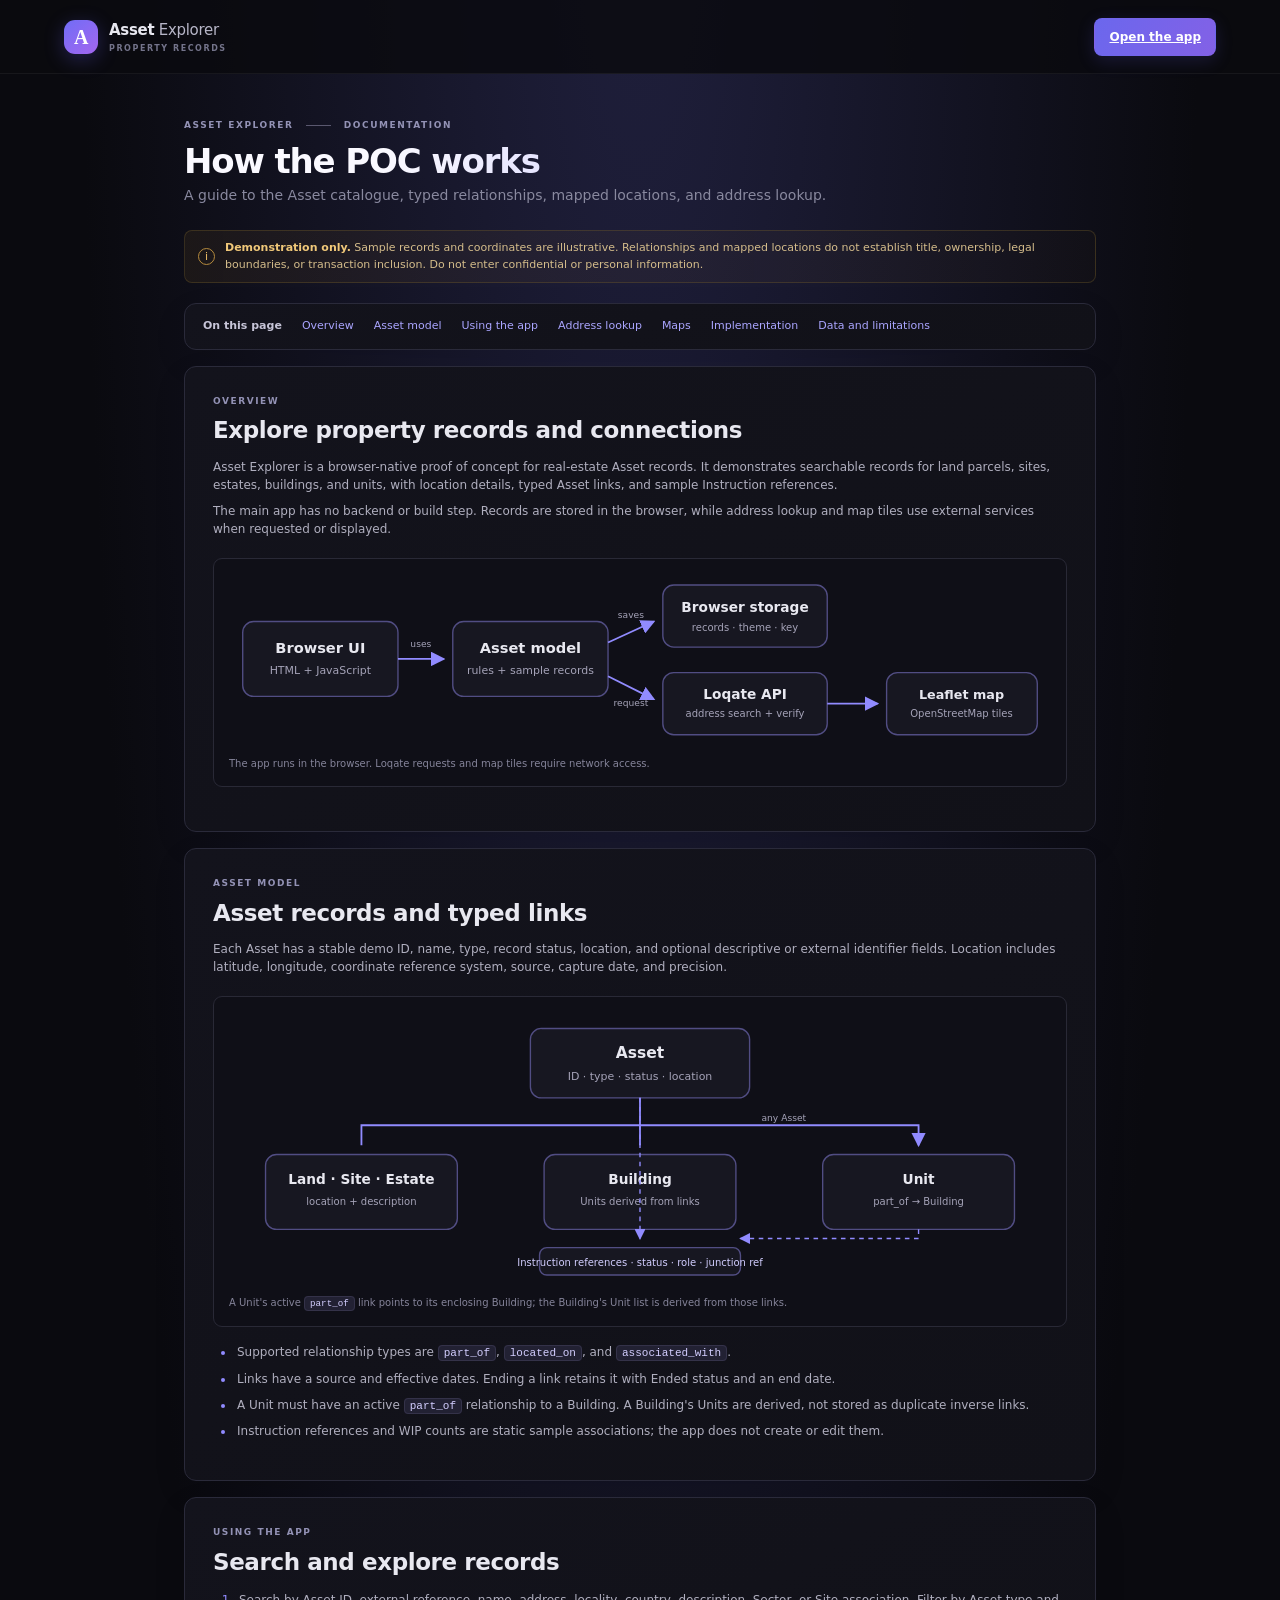
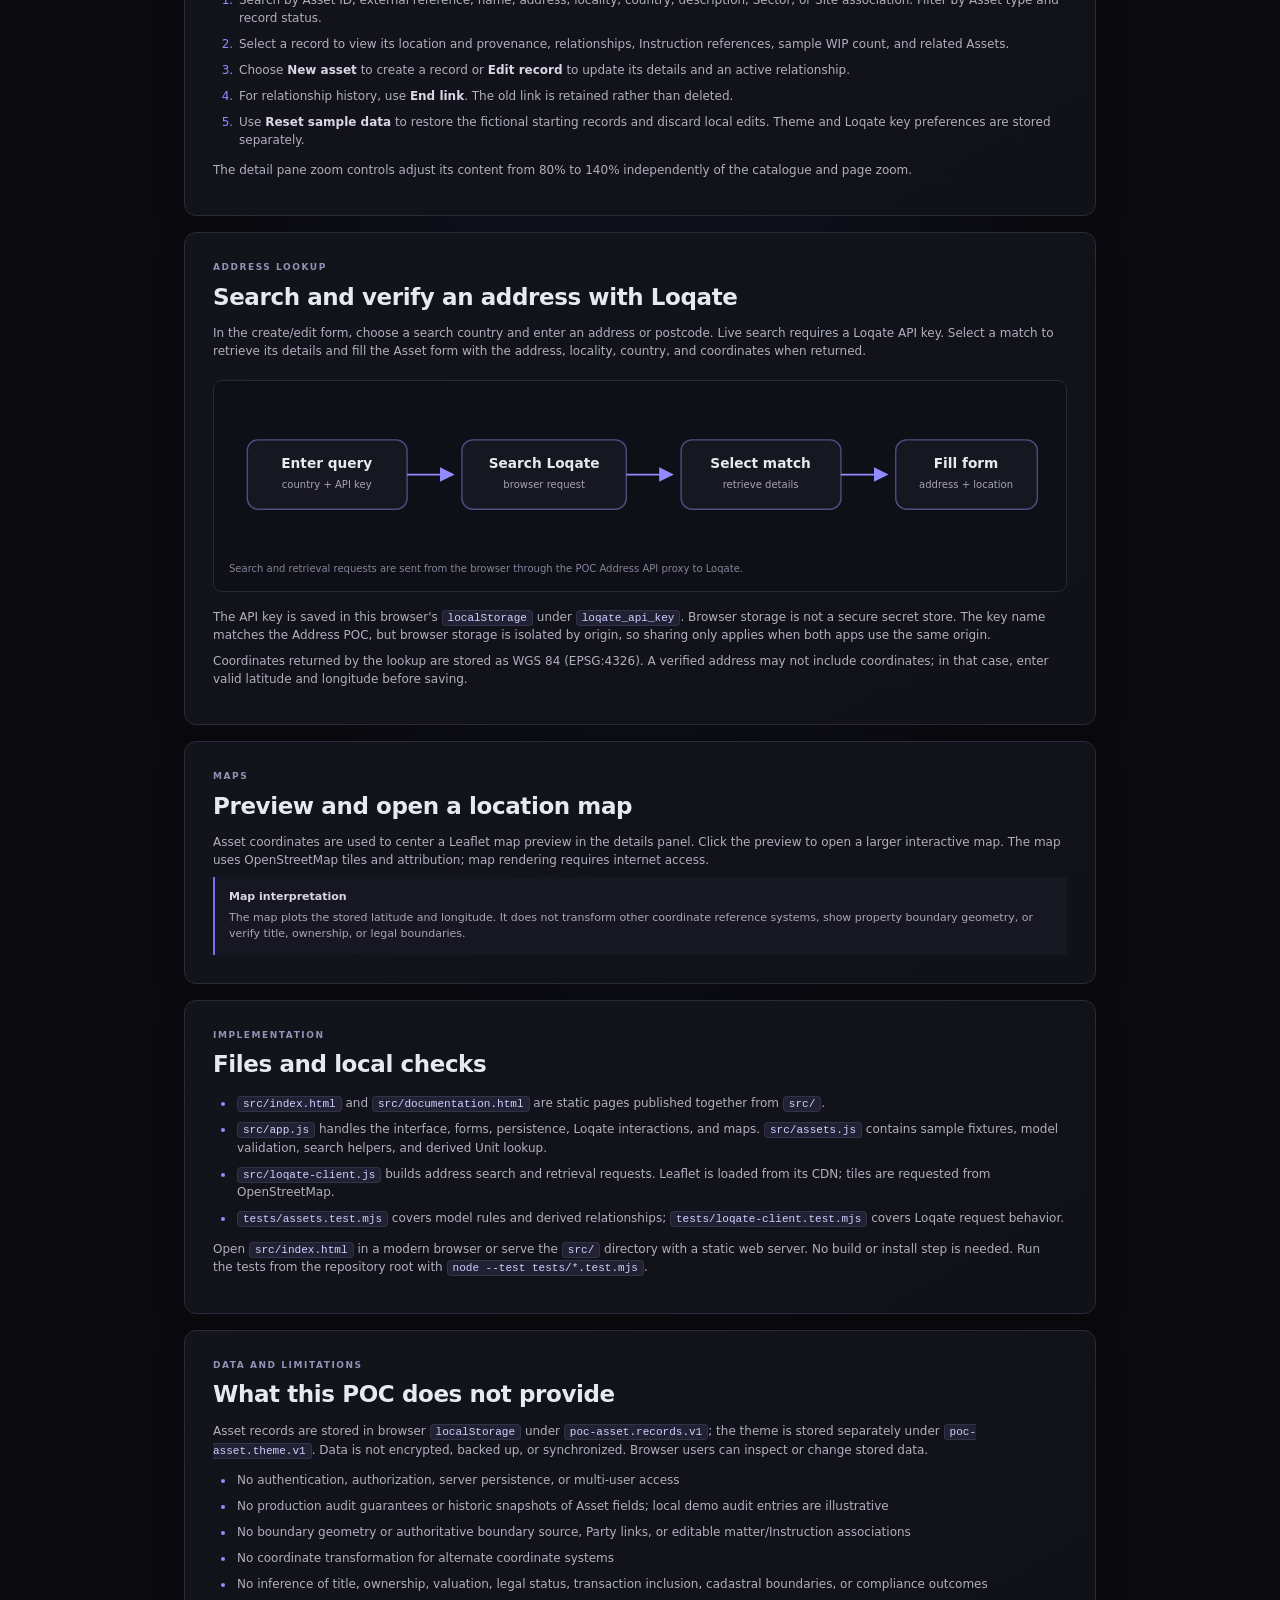
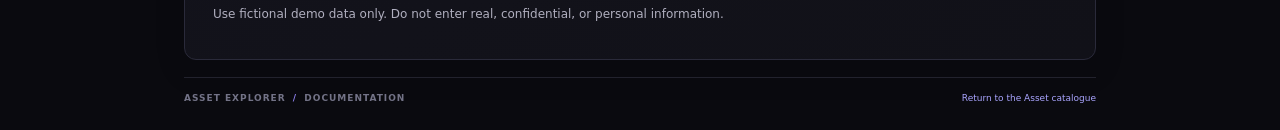
==== commit 7ce07f16: "feat: update documentation and scripts for local POC Address API integration" ====
--- a/src/documentation.html
+++ b/src/documentation.html
@@ -51,7 +51,7 @@
         <figure class="docs-diagram">
           <svg viewBox="0 0 900 190" role="img" aria-labelledby="architecture-title architecture-desc">
             <title id="architecture-title">Asset Explorer application architecture</title>
-            <desc id="architecture-desc">The browser interface uses Asset model logic and local browser storage. Address lookup goes directly to Loqate. Leaflet displays OpenStreetMap tiles.</desc>
+            <desc id="architecture-desc">The browser interface uses Asset model logic and local browser storage. Address lookup goes through the POC Address API proxy to Loqate. Leaflet displays OpenStreetMap tiles.</desc>
             <defs><marker id="arch-arrow" markerWidth="8" markerHeight="8" refX="7" refY="4" orient="auto"><path d="M0,0 L8,4 L0,8 Z" fill="#918bff"/></marker></defs>
             <g fill="#171721" stroke="#514d83" stroke-width="1.5">
               <rect x="15" y="52" width="170" height="82" rx="12"/>
@@ -152,7 +152,7 @@
             </g>
             <g fill="none" stroke="#918bff" stroke-width="2" marker-end="url(#loqate-arrow)"><path d="M195 86 H245"/><path d="M435 86 H485"/><path d="M670 86 H720"/></g>
           </svg>
-          <figcaption>Search and retrieval requests are sent directly from the browser to Loqate.</figcaption>
+          <figcaption>Search and retrieval requests are sent from the browser through the POC Address API proxy to Loqate.</figcaption>
         </figure>
         <p>The API key is saved in this browser's <code>localStorage</code> under <code>loqate_api_key</code>. Browser storage is not a secure secret store. The key name matches the Address POC, but browser storage is isolated by origin, so sharing only applies when both apps use the same origin.</p>
         <p>Coordinates returned by the lookup are stored as WGS 84 (EPSG:4326). A verified address may not include coordinates; in that case, enter valid latitude and longitude before saving.</p>
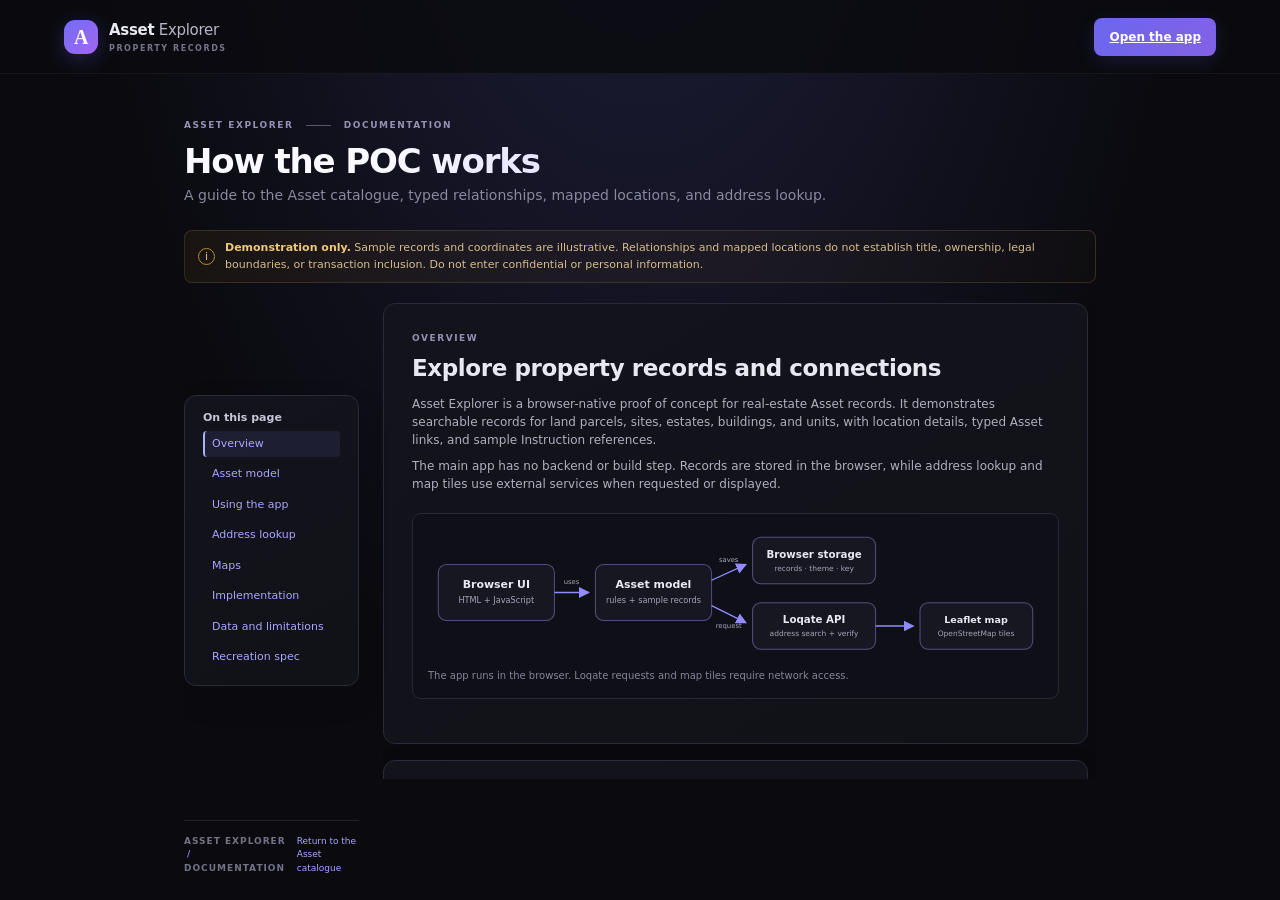
==== commit f7b13db9: "feat: enhance documentation with recreation specification and update local scripts" ====
--- a/src/documentation.html
+++ b/src/documentation.html
@@ -32,17 +32,20 @@
         <span><strong>Demonstration only.</strong> Sample records and coordinates are illustrative. Relationships and mapped locations do not establish title, ownership, legal boundaries, or transaction inclusion. Do not enter confidential or personal information.</span>
       </aside>
 
-      <nav class="docs-toc panel" aria-label="Documentation contents">
-        <strong>On this page</strong>
-        <a href="#overview">Overview</a>
-        <a href="#asset-model">Asset model</a>
-        <a href="#using-the-app">Using the app</a>
-        <a href="#address-lookup">Address lookup</a>
-        <a href="#maps">Maps</a>
-        <a href="#implementation">Implementation</a>
-        <a href="#data-and-limitations">Data and limitations</a>
-      </nav>
-
+      <div class="docs-layout">
+        <nav class="docs-toc panel" aria-label="Documentation contents">
+          <strong>On this page</strong>
+          <a href="#overview">Overview</a>
+          <a href="#asset-model">Asset model</a>
+          <a href="#using-the-app">Using the app</a>
+          <a href="#address-lookup">Address lookup</a>
+          <a href="#maps">Maps</a>
+          <a href="#implementation">Implementation</a>
+          <a href="#data-and-limitations">Data and limitations</a>
+          <a href="#recreation-spec">Recreation spec</a>
+        </nav>
+
+        <div class="docs-content">
       <section class="docs-section panel" id="overview">
         <div class="section-kicker">OVERVIEW</div>
         <h2>Explore property records and connections</h2>
@@ -193,6 +196,91 @@
         </ul>
         <p>Use fictional demo data only. Do not enter real, confidential, or personal information.</p>
       </section>
+      <section class="docs-section panel" id="recreation-spec">
+        <div class="section-kicker">RECREATION SPEC</div>
+        <h2>Recreating the application</h2>
+        <p>The complete source-independent recreation guide is also available as
+          <a href="./recreation-spec.md">recreation-spec.md</a>. The full guide is
+          included below so this documentation page is sufficient to understand
+          how to rebuild the static Asset Explorer without relying on the original
+          source.</p>
+
+        <h3>Runtime files</h3>
+        <pre><code>src/index.html             Application shell and page layout
+src/app.js                 UI rendering, editing, persistence, and map behavior
+src/assets.js              Asset fixtures, validation, search, and relationships
+src/config.js              Optional POC Address API base URL
+src/loqate-client.js       Address lookup HTTP client
+src/documentation.html     In-app documentation
+src/documentation.css      Documentation page styles
+tests/assets.test.mjs      Asset model tests
+tests/loqate-client.test.mjs  Address client tests</code></pre>
+        <p>Leaflet is loaded from its CDN and OpenStreetMap provides map tiles.
+          The app must work when opened directly as a static page.</p>
+
+        <h3>Data and storage</h3>
+        <p>Store the editable catalogue as JSON under
+          <code>poc-asset.records.v1</code> in <code>localStorage</code>. Store
+          the theme under <code>poc-asset.theme.v1</code> and the shared Loqate
+          key under <code>loqate_api_key</code>. Reset restores the fictional
+          sample data.</p>
+        <p>An Asset has a stable ID, type, status, display name, address,
+          country, latitude, longitude, CRS, source, capture date, precision,
+          optional external identifier, Sector/Site labels, typed links, and
+          Instruction references.</p>
+        <p>Supported Asset types include Land parcel, Site, Estate, Building,
+          and Unit. Links use <code>part_of</code>, <code>located_on</code>, or
+          <code>associated_with</code>, with effective dates and source. A Unit
+          can only use an active <code>part_of</code> link to a Building.
+          Building Units are derived from active links rather than stored as
+          inverse links.</p>
+
+        <h3>UI behavior</h3>
+        <ul class="docs-list">
+          <li>Searchable Asset catalogue.</li>
+          <li>Type and record-status filters.</li>
+          <li>Selected Asset detail panel.</li>
+          <li>Create/edit dialog with validation.</li>
+          <li>Map preview and full-size map dialog.</li>
+          <li>Detail-pane zoom from 80% to 140%.</li>
+          <li>Light/dark theme toggle.</li>
+          <li>Reset sample-data action.</li>
+        </ul>
+        <p>Search covers stable ID, external reference, name, address, locality,
+          country, description, Sector, and Site. Selecting a result renders its
+          details and centers the map on valid coordinates.</p>
+        <p>The detail panel must show location/provenance, links, Instruction
+          references, WIP counts, and related Assets. Ending a relationship
+          retains its history with an ended status and end date.</p>
+
+        <h3>Address lookup</h3>
+        <p>The create/edit form can call the POC Address API using
+          <code>loqate-client.js</code>. Search returns selectable address
+          results. Selecting a verified result fills display name, address,
+          locality, country, and WGS84 coordinates when present, and stores
+          provenance on the Asset.</p>
+        <p>The API base URL is read from
+          <code>window.ASSET_API_BASE_URL</code>. Live lookup requires the shared
+          <code>loqate_api_key</code> and network access. The Asset app does not
+          own the Loqate proxy.</p>
+
+        <h3>Validation and tests</h3>
+        <p>Validate required fields, stable ID uniqueness, coordinates, valid
+          Asset types and statuses, relationship target types, date ordering,
+          and Unit-to-Building rules. Keep sample records fictional.</p>
+        <pre><code>node --test tests/*.test.mjs</code></pre>
+        <p>The test suite must cover model validation, search/filter behavior,
+          inverse relationship derivation, relationship history, and Loqate
+          client requests.</p>
+
+        <h3>Limitations</h3>
+        <p>There is no authentication, authorization, server persistence,
+          production audit trail, historic field snapshots, title/ownership
+          determination, legal status, boundary geometry, coordinate
+          transformation, or compliance workflow. Do not enter real personal or
+          confidential information.</p>
+      </section>
+        </div>
 
       <footer class="page-footer">
         <span>ASSET EXPLORER <span class="footer-dot">/</span> DOCUMENTATION</span>
@@ -200,5 +288,27 @@
       </footer>
     </main>
   </div>
+  <script>
+    (() => {
+      const links = [...document.querySelectorAll('.docs-toc a')];
+      const sections = links.map(link => document.querySelector(link.hash)).filter(Boolean);
+      links.forEach(link => link.addEventListener('click', event => {
+        const section = document.querySelector(link.hash);
+        if (!section) return;
+        event.preventDefault();
+        section.scrollIntoView({ behavior: 'smooth', block: 'start' });
+        history.replaceState(null, '', link.hash);
+      }));
+      const setActive = section => links.forEach(link => link.classList.toggle('active', link.hash === `#${section.id}`));
+      if ('IntersectionObserver' in window) {
+        const observer = new IntersectionObserver(entries => {
+          const visible = entries.filter(entry => entry.isIntersecting)
+            .sort((left, right) => left.boundingClientRect.top - right.boundingClientRect.top);
+          if (visible[0]) setActive(visible[0].target);
+        }, { rootMargin: '-90px 0px -65% 0px' });
+        sections.forEach(section => observer.observe(section));
+      } else if (sections[0]) setActive(sections[0]);
+    })();
+  </script>
 </body>
 </html>
--- a/src/documentation.css
+++ b/src/documentation.css
@@ -33,3 +33,20 @@
   .docs-toc { align-items: flex-start; flex-direction: column; gap: 8px; }
   .docs-diagram { padding: 8px; }
 }
+
+html { scroll-behavior: smooth; }
+body { overflow: hidden; }
+.topbar { position: sticky; top: 0; z-index: 20; }
+.docs-main { height: calc(100vh - 74px); display: flex; flex-direction: column; }
+.docs-layout { min-height: 0; height: 0; flex: 1 1 auto; overflow: hidden; display: grid; grid-template-columns: 175px minmax(0, 1fr); align-items: start; gap: 24px; }
+.docs-toc { position: sticky; top: 92px; margin: 0; display: flex; flex-direction: column; align-items: stretch; gap: 4px; }
+.docs-toc a { padding: 5px 7px; border-left: 2px solid transparent; border-radius: 4px; }
+.docs-toc a:hover, .docs-toc a.active { border-left-color: #a5b4fc; background: rgba(129, 140, 248, .1); text-decoration: none; }
+.docs-content { min-width: 0; min-height: 0; height: 100%; overflow-y: auto; padding-right: 8px; }
+.docs-section { scroll-margin-top: 18px; }
+@media (max-width: 650px) {
+  .docs-main { height: calc(100vh - 66px); }
+  .docs-layout { display: flex; flex-direction: column; }
+  .docs-toc { position: static; width: 100%; margin-bottom: 18px; display: flex; }
+  .docs-content { flex: 1; height: auto; width: 100%; }
+}
